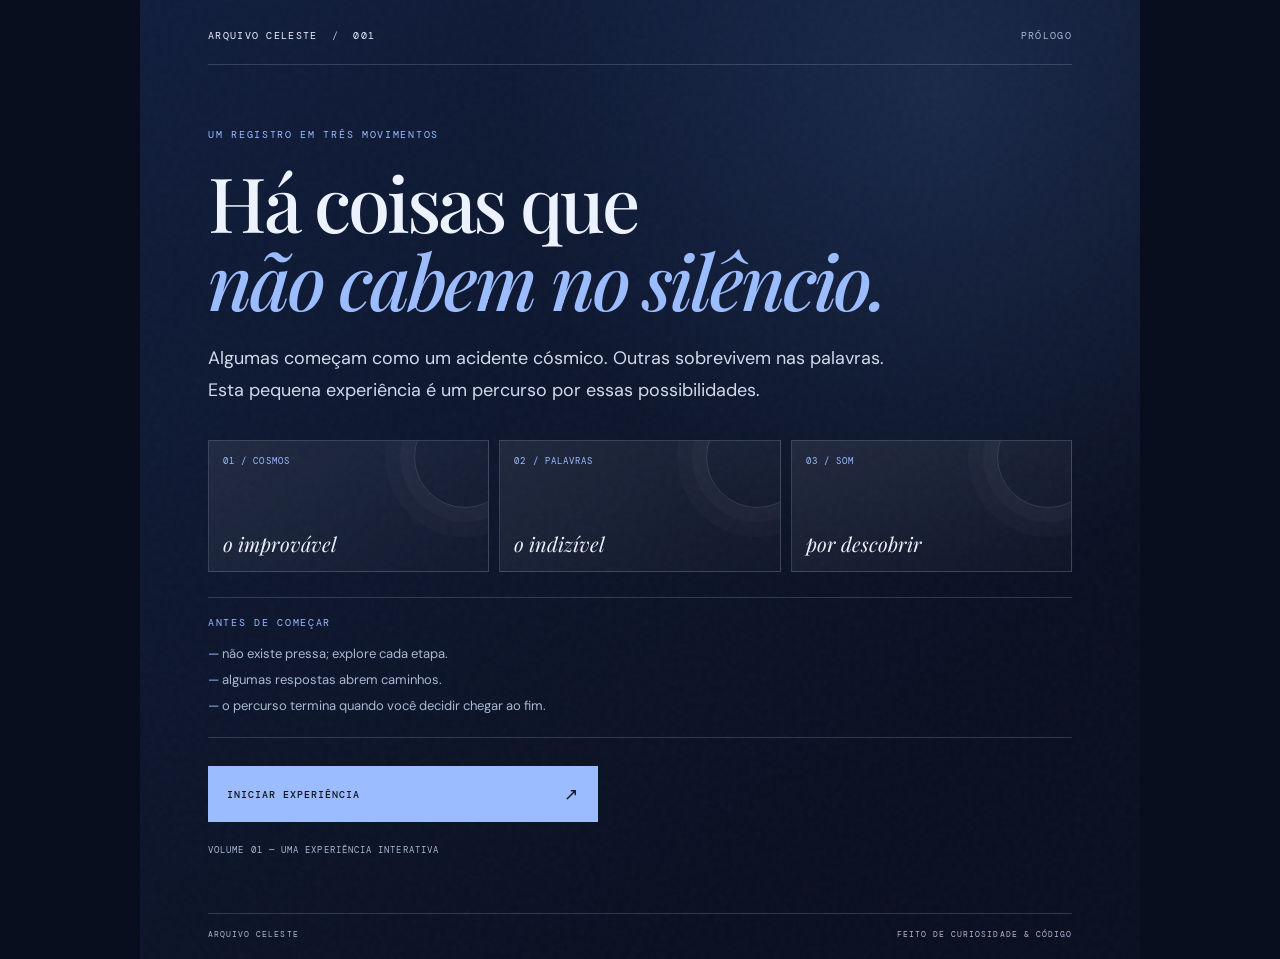
==== index.html @ 1c30205c "Add files via upload" ====
<!doctype html>
<html lang="pt-BR">
<head>
  <meta charset="utf-8">
  <meta name="viewport" content="width=device-width, initial-scale=1, viewport-fit=cover">
  <meta name="theme-color" content="#101d3c">
  <title>Arquivo Celeste — uma experiência interativa</title>
  <link rel="stylesheet" href="style.css">
</head>
<body>
  <main id="app" class="theme-blue">
    <div class="grain"></div>
    <header class="topbar">
      <span class="brand">ARQUIVO CELESTE <i> / </i> 001</span>
      <span id="chapter-indicator">PRÓLOGO</span>
    </header>

    <section id="screen-prologue" class="screen active">
      <div class="eyebrow">UM REGISTRO EM TRÊS MOVIMENTOS</div>
      <h1>Há coisas que<br><em>não cabem no silêncio.</em></h1>
      <p class="lead">Algumas começam como um acidente cósmico. Outras sobrevivem nas palavras. Esta pequena experiência é um percurso por essas possibilidades.</p>
      <div class="reference-strip">
        <div class="ref-card ref-one"><span>01 / COSMOS</span><b>o improvável</b></div>
        <div class="ref-card ref-two"><span>02 / PALAVRAS</span><b>o indizível</b></div>
        <div class="ref-card ref-three"><span>03 / SOM</span><b>por descobrir</b></div>
      </div>
      <div class="manifesto">
        <div class="eyebrow">ANTES DE COMEÇAR</div>
        <ul>
          <li>não existe pressa; explore cada etapa.</li>
          <li>algumas respostas abrem caminhos.</li>
          <li>o percurso termina quando você decidir chegar ao fim.</li>
        </ul>
      </div>
      <button class="primary" data-go="level1">INICIAR EXPERIÊNCIA <span>↗</span></button>
      <p class="micro">VOLUME 01 — UMA EXPERIÊNCIA INTERATIVA</p>
    </section>

    <section id="screen-level1" class="screen">
      <div class="section-heading">
        <div><div class="eyebrow">CAPÍTULO I / AZUL PROFUNDO</div><h2>Pequenos desastres<br><em>celestiais.</em></h2></div>
        <div class="level-mark">I</div>
      </div>
      <p class="body-copy">Os cupidos perderam a rota. Afaste-os antes que atravessem o campo. Toque neles para disparar — ou use o mouse. No computador, também pode usar a barra de espaço.</p>
      <div class="game-hud"><span>ALVOS <b id="score">0</b> / 12</span><span>VIDAS <b id="lives">3</b></span></div>
      <div id="game-wrap">
        <canvas id="game-canvas" width="720" height="440" aria-label="Jogo de disparar nos cupidos"></canvas>
        <div id="game-overlay" class="game-overlay">
          <b>PRONTO?</b><span>Toque em começar para defender o campo.</span>
          <button id="start-game" class="primary small">COMEÇAR</button>
        </div>
      </div>
      <div class="game-controls"><span>TOQUE NA ÁREA DE JOGO PARA DISPARAR</span><span>✦ ✦ ✦</span></div>
      <button id="retry-game" class="text-button hidden">↻ TENTAR NOVAMENTE</button>
    </section>

    <section id="screen-interlude1" class="screen">
      <div class="eyebrow">INTERLÚDIO I / MUDANÇA DE FREQUÊNCIA</div>
      <div class="interlude-art"><span>✳</span><span>✦</span><span>✧</span></div>
      <h2>Depois do ruído,<br><em>restam as palavras.</em></h2>
      <p class="lead">Nem tudo se resolve com precisão. Há perguntas que pedem outro tipo de mira: atenção, memória e um pouco de interpretação.</p>
      <blockquote>“A palavra é o meu domínio sobre o mundo.”<cite>— Clarice Lispector</cite></blockquote>
      <button class="primary" data-go="level2">ATRAVESSAR PARA O CAPÍTULO II <span>↗</span></button>
    </section>

    <section id="screen-level2" class="screen">
      <div class="section-heading">
        <div><div class="eyebrow">CAPÍTULO II / ROXO PROFUNDO</div><h2>O peso das<br><em>palavras.</em></h2></div>
        <div class="level-mark">II</div>
      </div>
      <p class="body-copy">Três pequenas etapas. Leia com atenção e escolha a alternativa que considerar correta. O resultado aparece ao final de cada fase.</p>
      <div class="quiz-top"><span id="phase-label">FASE 01 — AUTORIA</span><span id="question-count">01 / 03</span></div>
      <div class="progress"><div id="progress-fill"></div></div>
      <article class="question-card">
        <div class="eyebrow" id="question-kicker">IDENTIFIQUE A AUTORIA</div>
        <h3 id="question-text">“Liberdade é pouco. O que eu desejo ainda não tem nome.”</h3>
        <div id="answers" class="answers"></div>
        <p id="feedback" class="feedback" aria-live="polite"></p>
        <button id="next-question" class="primary small" disabled>CONFIRMAR RESPOSTA</button>
      </article>
      <p class="micro">RESPOSTAS CERTAS: <b id="quiz-score">0</b></p>
    </section>

    <section id="screen-interlude2" class="screen">
      <div class="eyebrow">INTERLÚDIO II / ÚLTIMA PASSAGEM</div>
      <div class="interlude-art red-art"><span>♫</span><span>✦</span><span>◌</span></div>
      <h2>Há coisas que<br><em>as palavras não alcançam.</em></h2>
      <p class="lead">Você atravessou imagens, desvios e frases. O próximo capítulo pertence a outro território — o som. Por enquanto, esta porta fica entreaberta.</p>
      <blockquote>FIM DO ESBOÇO DISPONÍVEL <cite>O capítulo musical ainda será definido.</cite></blockquote>
      <button class="primary" id="finish-preview">ENCERRAR PRÉVIA <span>↗</span></button>
      <button class="text-button" data-go="prologue">VOLTAR AO PRÓLOGO</button>
    </section>

    <section id="screen-ending" class="screen">
      <div class="eyebrow">REGISTRO CONCLUÍDO / 002</div>
      <h2>Até aqui,<br><em>o caminho foi seu.</em></h2>
      <p class="lead">Esta é apenas a primeira versão. As imagens, os textos e os desafios ainda podem ser trocados e personalizados.</p>
      <button class="primary" data-go="prologue">RECOMEÇAR <span>↻</span></button>
    </section>
    <footer><span>ARQUIVO CELESTE</span><span>FEITO DE CURIOSIDADE & CÓDIGO</span></footer>
  </main>
  <script src="game.js"></script>
</body>
</html>
---- style.css ----
@import url('https://fonts.googleapis.com/css2?family=DM+Mono:wght@400;500&family=DM+Sans:wght@400;500;600;700&family=Playfair+Display:ital,wght@0,500;0,600;1,500;1,600&display=swap');
:root{--bg:#101d3c;--panel:#17284b;--accent:#9bbcff;--line:rgba(210,225,255,.18);--text:#edf2ff;--muted:#aab8d2}
*{box-sizing:border-box}html{min-height:100%;background:#080e1d}body{margin:0;color:var(--text);font-family:'DM Sans',sans-serif;background:#080e1d;min-height:100vh}
#app{--bg:#101d3c;--panel:#17284b;--accent:#9bbcff;--line:rgba(210,225,255,.18);--text:#edf2ff;--muted:#aab8d2;position:relative;overflow:hidden;max-width:1000px;min-height:100vh;margin:auto;padding:24px clamp(20px,6vw,68px) 20px;background:radial-gradient(ellipse at 80% 10%,rgba(75,113,181,.2),transparent 38%),linear-gradient(145deg,var(--bg),#090f20 80%);display:flex;flex-direction:column}
#app.theme-purple{--bg:#291438;--panel:#38204a;--accent:#d8b5f5;--line:rgba(238,213,255,.18);--muted:#c5afd5;background:radial-gradient(ellipse at 80% 10%,rgba(153,90,184,.22),transparent 38%),linear-gradient(145deg,var(--bg),#120b1b 80%)}
#app.theme-red{--bg:#42131d;--panel:#54202a;--accent:#f1aeb7;--line:rgba(255,210,215,.18);--muted:#d7adb2;background:radial-gradient(ellipse at 80% 10%,rgba(177,65,82,.2),transparent 38%),linear-gradient(145deg,var(--bg),#1b0a10 80%)}
.grain{position:absolute;inset:0;pointer-events:none;opacity:.12;background-image:url("data:image/svg+xml,%3Csvg viewBox='0 0 180 180' xmlns='http://www.w3.org/2000/svg'%3E%3Cfilter id='n'%3E%3CfeTurbulence type='fractalNoise' baseFrequency='.9' numOctaves='3' stitchTiles='stitch'/%3E%3C/filter%3E%3Crect width='100%25' height='100%25' filter='url(%23n)' opacity='.25'/%3E%3C/svg%3E")}
.topbar,footer{position:relative;display:flex;justify-content:space-between;gap:12px;font:10px 'DM Mono',monospace;letter-spacing:.13em;color:var(--muted)}
.topbar{padding:5px 0 22px;border-bottom:1px solid var(--line)}.brand{color:var(--text)}.brand i{color:var(--accent);font-style:normal;padding:0 7px}
.screen{position:relative;display:none;flex:1;padding:clamp(35px,7vh,76px) 0 48px;animation:appear .45s ease}.screen.active{display:block}
@keyframes appear{from{opacity:0;transform:translateY(9px)}to{opacity:1;transform:none}}
.eyebrow{font:10px 'DM Mono',monospace;letter-spacing:.17em;color:var(--accent);text-transform:uppercase}
h1,h2{font:500 clamp(42px,8vw,76px)/1.03 'Playfair Display',serif;letter-spacing:-.04em;margin:22px 0}h1 em,h2 em{font-weight:500;color:var(--accent)}
.lead{font-size:clamp(15px,2vw,18px);line-height:1.8;color:#d1daeb;max-width:680px}
.reference-strip{display:grid;grid-template-columns:repeat(3,1fr);gap:10px;margin:34px 0 22px}
.ref-card{min-height:132px;border:1px solid var(--line);padding:14px;display:flex;flex-direction:column;justify-content:space-between;background:linear-gradient(145deg,rgba(255,255,255,.08),rgba(255,255,255,.015));position:relative;overflow:hidden}
.ref-card:after{content:"";position:absolute;width:100px;height:100px;border:1px solid rgba(255,255,255,.13);border-radius:50%;right:-28px;top:-35px;box-shadow:0 0 0 14px rgba(255,255,255,.025),0 0 0 29px rgba(255,255,255,.02)}
.ref-card span{font:9px 'DM Mono',monospace;letter-spacing:.12em;color:var(--accent)}.ref-card b{font:italic 20px 'Playfair Display',serif}
.manifesto{border-top:1px solid var(--line);border-bottom:1px solid var(--line);padding:18px 0;margin:25px 0 28px}.manifesto ul{list-style:none;padding:0;margin:12px 0 0;color:var(--muted);font-size:13px;line-height:2}.manifesto li:before{content:"— ";color:var(--accent)}
button{font-family:'DM Mono',monospace;cursor:pointer}.primary{display:flex;align-items:center;justify-content:space-between;gap:24px;max-width:390px;width:100%;padding:17px 19px;background:var(--accent);border:0;color:#101323;font-size:10px;letter-spacing:.1em;font-weight:500;transition:transform .2s,filter .2s}.primary:hover{transform:translateY(-2px);filter:brightness(1.08)}.primary:disabled{opacity:.4;cursor:not-allowed;transform:none}.primary span{font-size:17px}.primary.small{max-width:100%;padding:13px 16px}.micro{font:9px 'DM Mono',monospace;letter-spacing:.12em;color:var(--muted);margin-top:22px}
.section-heading{display:flex;justify-content:space-between;align-items:center;gap:15px}.section-heading h2{font-size:clamp(39px,7vw,65px)}.level-mark{font:italic clamp(65px,12vw,110px) 'Playfair Display',serif;color:rgba(255,255,255,.13)}
.body-copy{max-width:680px;color:#c4cee0;line-height:1.7;font-size:14px;margin:8px 0 24px}
.game-hud,.quiz-top{display:flex;justify-content:space-between;font:10px 'DM Mono',monospace;letter-spacing:.12em;color:var(--muted);margin:12px 0}.game-hud b{color:var(--text);font-size:14px;margin-left:6px}
#game-wrap{position:relative;border:1px solid var(--line);background:#070d1b;overflow:hidden}#game-canvas{display:block;width:100%;height:auto;touch-action:manipulation}
.game-overlay{position:absolute;inset:0;display:flex;flex-direction:column;align-items:center;justify-content:center;text-align:center;gap:12px;background:rgba(5,10,23,.76);padding:20px}.game-overlay b{font:26px 'Playfair Display',serif}.game-overlay span{font-size:12px;color:var(--muted)}
.game-overlay.hidden{display:none}.game-controls{display:flex;justify-content:space-between;font:9px 'DM Mono',monospace;letter-spacing:.1em;color:var(--muted);margin-top:11px}.text-button{background:none;border:0;color:var(--accent);font:10px 'DM Mono',monospace;letter-spacing:.1em;padding:16px 0}.hidden{display:none!important}
.interlude-art{height:150px;position:relative;margin:25px 0 5px;display:flex;align-items:center;justify-content:center;color:var(--accent);font-size:38px}.interlude-art span{position:absolute}.interlude-art span:nth-child(1){font-size:95px;opacity:.18}.interlude-art span:nth-child(2){transform:translate(80px,-22px)}.interlude-art span:nth-child(3){transform:translate(-90px,32px);font-size:24px}
blockquote{margin:30px 0;padding:20px 22px;border-left:2px solid var(--accent);background:rgba(255,255,255,.035);font:italic 19px/1.5 'Playfair Display',serif;color:var(--text);max-width:650px}blockquote cite{display:block;margin-top:12px;font:9px 'DM Mono',monospace;letter-spacing:.12em;color:var(--muted);font-style:normal}
.progress{height:3px;background:var(--line);margin-bottom:22px}.progress div{height:100%;width:33.333%;background:var(--accent);transition:width .3s}
.question-card{border:1px solid var(--line);background:linear-gradient(145deg,rgba(255,255,255,.06),rgba(255,255,255,.015));padding:clamp(20px,4vw,34px);max-width:720px}.question-card h3{font:500 clamp(23px,4vw,34px)/1.35 'Playfair Display',serif;margin:18px 0 24px}
.answers{display:grid;gap:9px}.answer{width:100%;text-align:left;background:rgba(255,255,255,.045);border:1px solid var(--line);color:var(--text);padding:13px 15px;font:12px 'DM Sans',sans-serif;transition:.2s}.answer:hover,.answer.selected{border-color:var(--accent);background:rgba(255,255,255,.1)}.answer.correct{border-color:#8dd7b1;background:rgba(100,190,140,.13)}.answer.wrong{border-color:#e58c96;background:rgba(190,80,95,.13)}.feedback{font-size:12px;min-height:18px;color:var(--accent);line-height:1.5;margin:15px 0}
footer{border-top:1px solid var(--line);padding-top:15px;margin-top:auto;font-size:8px}
@media(max-width:520px){#app{padding:19px 19px 16px}.screen{padding-top:42px}.reference-strip{gap:7px}.ref-card{min-height:105px;padding:10px}.ref-card b{font-size:16px}.ref-card span{font-size:8px}.lead{line-height:1.65}.game-controls{font-size:8px}.topbar{font-size:9px}}
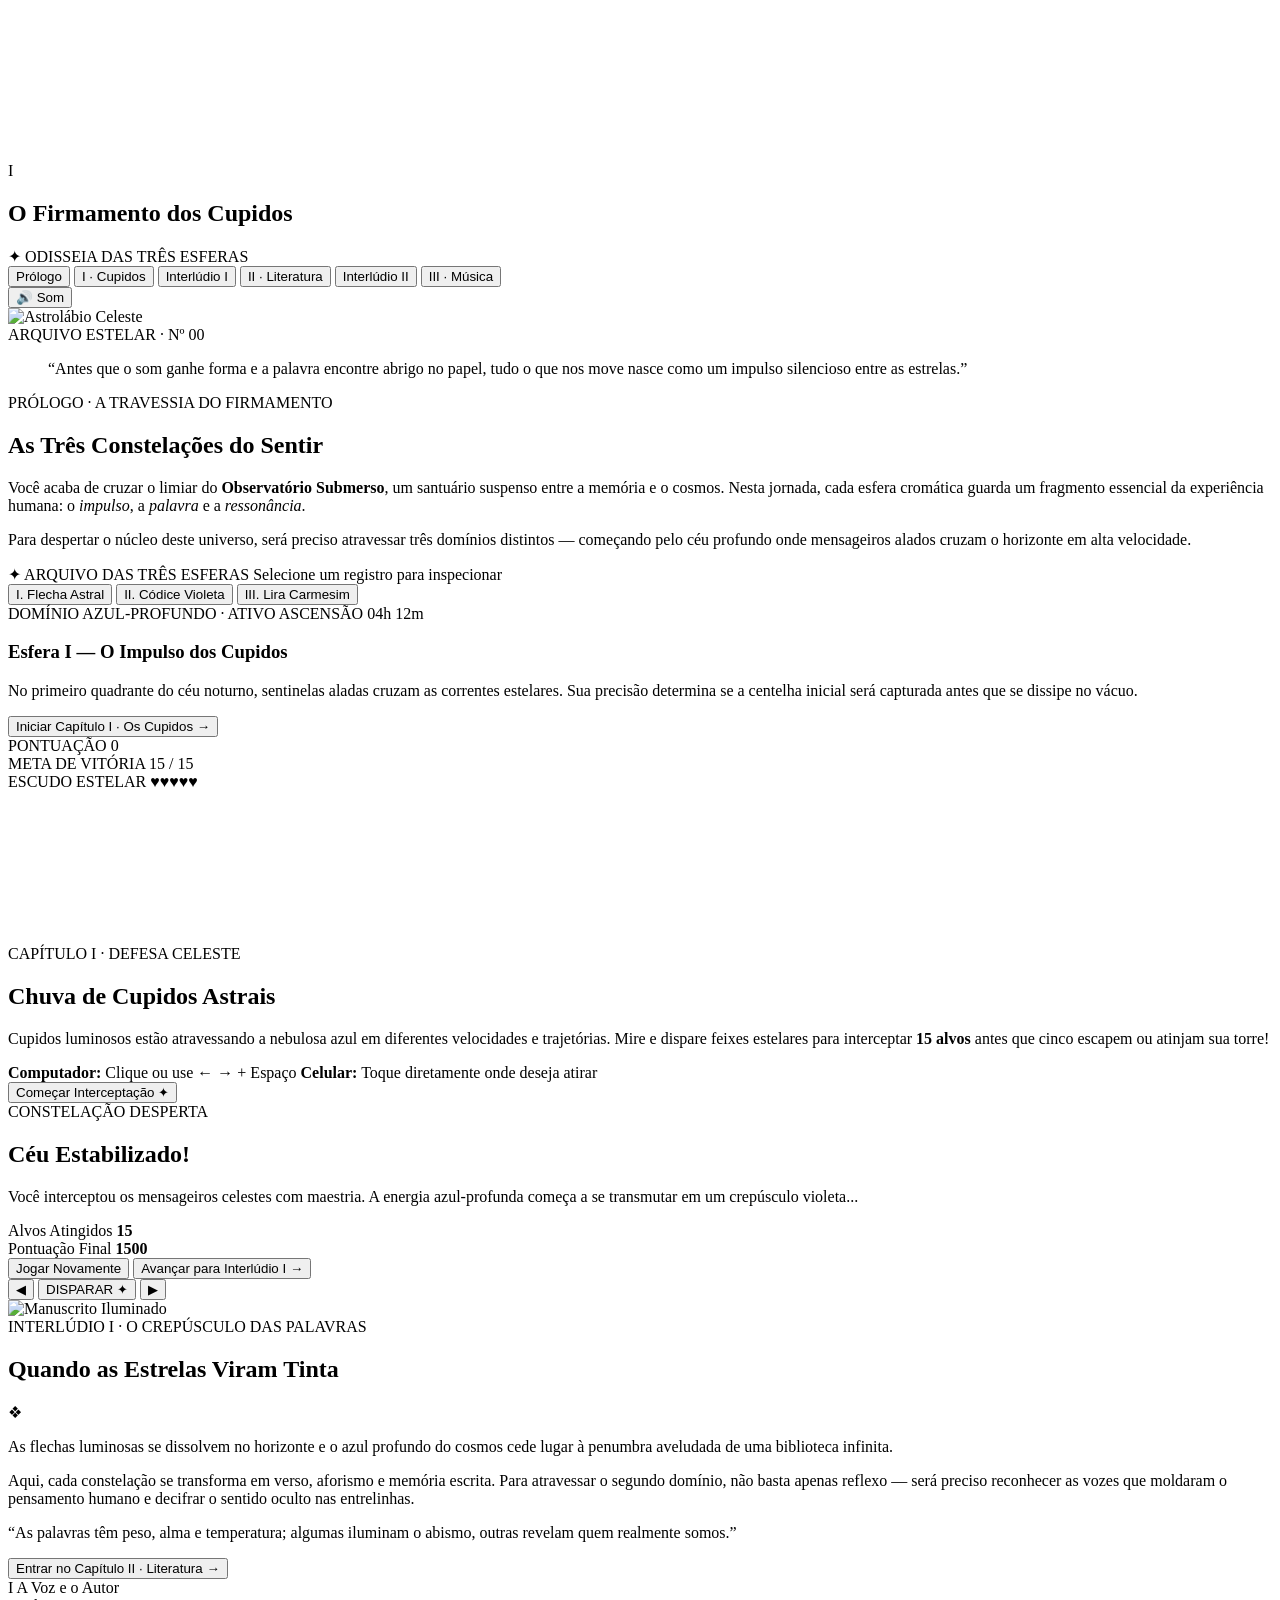
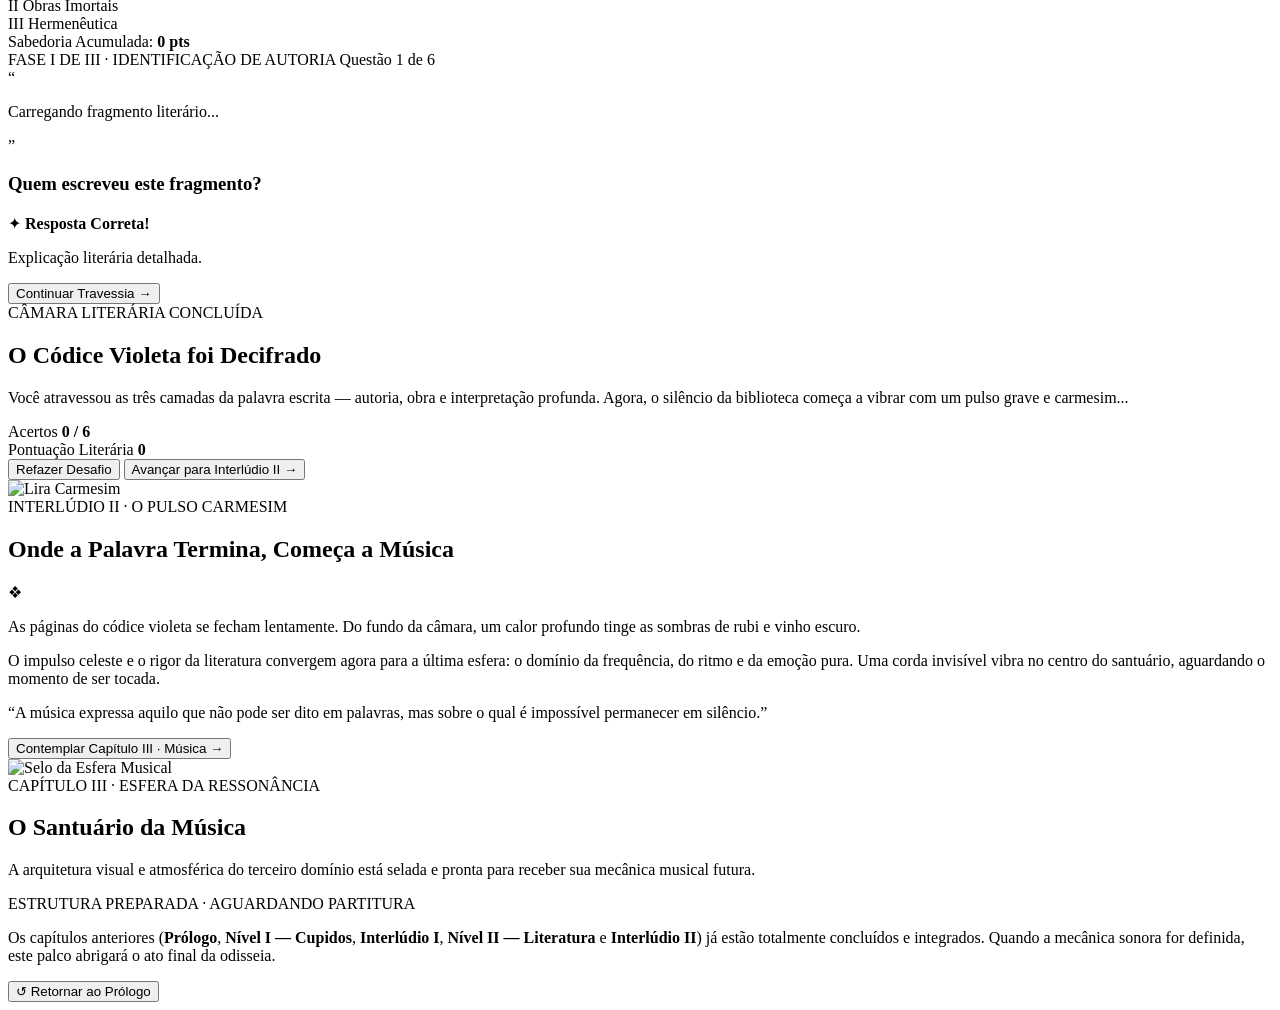
==== commit 2bcb95ba: "Add files via upload" ====
--- a/index.html
+++ b/index.html
@@ -1,104 +1,402 @@
-<!doctype html>
+<!DOCTYPE html>
 <html lang="pt-BR">
 <head>
-  <meta charset="utf-8">
-  <meta name="viewport" content="width=device-width, initial-scale=1, viewport-fit=cover">
-  <meta name="theme-color" content="#101d3c">
-  <title>Arquivo Celeste — uma experiência interativa</title>
-  <link rel="stylesheet" href="style.css">
+  <meta charset="UTF-8" />
+  <meta name="viewport" content="width=device-width, initial-scale=1.0, maximum-scale=1.0, user-scalable=no" />
+  <title>Odisseia das Três Esferas — Experiência Narrativa Interativa</title>
+  <link rel="preconnect" href="https://fonts.googleapis.com">
+  <link rel="preconnect" href="https://fonts.gstatic.com" crossorigin>
+  <link href="https://fonts.googleapis.com/css2?family=Cinzel:wght@500;700;900&family=Cormorant+Garamond:ital,wght@0,400;0,600;1,400;1,600&family=Plus+Jakarta+Sans:wght@300;400;500;600;700&display=swap" rel="stylesheet">
+  <link rel="stylesheet" href="css/style.css" />
 </head>
-<body>
-  <main id="app" class="theme-blue">
-    <div class="grain"></div>
-    <header class="topbar">
-      <span class="brand">ARQUIVO CELESTE <i> / </i> 001</span>
-      <span id="chapter-indicator">PRÓLOGO</span>
-    </header>
-
-    <section id="screen-prologue" class="screen active">
-      <div class="eyebrow">UM REGISTRO EM TRÊS MOVIMENTOS</div>
-      <h1>Há coisas que<br><em>não cabem no silêncio.</em></h1>
-      <p class="lead">Algumas começam como um acidente cósmico. Outras sobrevivem nas palavras. Esta pequena experiência é um percurso por essas possibilidades.</p>
-      <div class="reference-strip">
-        <div class="ref-card ref-one"><span>01 / COSMOS</span><b>o improvável</b></div>
-        <div class="ref-card ref-two"><span>02 / PALAVRAS</span><b>o indizível</b></div>
-        <div class="ref-card ref-three"><span>03 / SOM</span><b>por descobrir</b></div>
-      </div>
-      <div class="manifesto">
-        <div class="eyebrow">ANTES DE COMEÇAR</div>
-        <ul>
-          <li>não existe pressa; explore cada etapa.</li>
-          <li>algumas respostas abrem caminhos.</li>
-          <li>o percurso termina quando você decidir chegar ao fim.</li>
-        </ul>
-      </div>
-      <button class="primary" data-go="level1">INICIAR EXPERIÊNCIA <span>↗</span></button>
-      <p class="micro">VOLUME 01 — UMA EXPERIÊNCIA INTERATIVA</p>
-    </section>
-
-    <section id="screen-level1" class="screen">
-      <div class="section-heading">
-        <div><div class="eyebrow">CAPÍTULO I / AZUL PROFUNDO</div><h2>Pequenos desastres<br><em>celestiais.</em></h2></div>
-        <div class="level-mark">I</div>
-      </div>
-      <p class="body-copy">Os cupidos perderam a rota. Afaste-os antes que atravessem o campo. Toque neles para disparar — ou use o mouse. No computador, também pode usar a barra de espaço.</p>
-      <div class="game-hud"><span>ALVOS <b id="score">0</b> / 12</span><span>VIDAS <b id="lives">3</b></span></div>
-      <div id="game-wrap">
-        <canvas id="game-canvas" width="720" height="440" aria-label="Jogo de disparar nos cupidos"></canvas>
-        <div id="game-overlay" class="game-overlay">
-          <b>PRONTO?</b><span>Toque em começar para defender o campo.</span>
-          <button id="start-game" class="primary small">COMEÇAR</button>
-        </div>
-      </div>
-      <div class="game-controls"><span>TOQUE NA ÁREA DE JOGO PARA DISPARAR</span><span>✦ ✦ ✦</span></div>
-      <button id="retry-game" class="text-button hidden">↻ TENTAR NOVAMENTE</button>
-    </section>
-
-    <section id="screen-interlude1" class="screen">
-      <div class="eyebrow">INTERLÚDIO I / MUDANÇA DE FREQUÊNCIA</div>
-      <div class="interlude-art"><span>✳</span><span>✦</span><span>✧</span></div>
-      <h2>Depois do ruído,<br><em>restam as palavras.</em></h2>
-      <p class="lead">Nem tudo se resolve com precisão. Há perguntas que pedem outro tipo de mira: atenção, memória e um pouco de interpretação.</p>
-      <blockquote>“A palavra é o meu domínio sobre o mundo.”<cite>— Clarice Lispector</cite></blockquote>
-      <button class="primary" data-go="level2">ATRAVESSAR PARA O CAPÍTULO II <span>↗</span></button>
-    </section>
-
-    <section id="screen-level2" class="screen">
-      <div class="section-heading">
-        <div><div class="eyebrow">CAPÍTULO II / ROXO PROFUNDO</div><h2>O peso das<br><em>palavras.</em></h2></div>
-        <div class="level-mark">II</div>
-      </div>
-      <p class="body-copy">Três pequenas etapas. Leia com atenção e escolha a alternativa que considerar correta. O resultado aparece ao final de cada fase.</p>
-      <div class="quiz-top"><span id="phase-label">FASE 01 — AUTORIA</span><span id="question-count">01 / 03</span></div>
-      <div class="progress"><div id="progress-fill"></div></div>
-      <article class="question-card">
-        <div class="eyebrow" id="question-kicker">IDENTIFIQUE A AUTORIA</div>
-        <h3 id="question-text">“Liberdade é pouco. O que eu desejo ainda não tem nome.”</h3>
-        <div id="answers" class="answers"></div>
-        <p id="feedback" class="feedback" aria-live="polite"></p>
-        <button id="next-question" class="primary small" disabled>CONFIRMAR RESPOSTA</button>
-      </article>
-      <p class="micro">RESPOSTAS CERTAS: <b id="quiz-score">0</b></p>
-    </section>
-
-    <section id="screen-interlude2" class="screen">
-      <div class="eyebrow">INTERLÚDIO II / ÚLTIMA PASSAGEM</div>
-      <div class="interlude-art red-art"><span>♫</span><span>✦</span><span>◌</span></div>
-      <h2>Há coisas que<br><em>as palavras não alcançam.</em></h2>
-      <p class="lead">Você atravessou imagens, desvios e frases. O próximo capítulo pertence a outro território — o som. Por enquanto, esta porta fica entreaberta.</p>
-      <blockquote>FIM DO ESBOÇO DISPONÍVEL <cite>O capítulo musical ainda será definido.</cite></blockquote>
-      <button class="primary" id="finish-preview">ENCERRAR PRÉVIA <span>↗</span></button>
-      <button class="text-button" data-go="prologue">VOLTAR AO PRÓLOGO</button>
-    </section>
-
-    <section id="screen-ending" class="screen">
-      <div class="eyebrow">REGISTRO CONCLUÍDO / 002</div>
-      <h2>Até aqui,<br><em>o caminho foi seu.</em></h2>
-      <p class="lead">Esta é apenas a primeira versão. As imagens, os textos e os desafios ainda podem ser trocados e personalizados.</p>
-      <button class="primary" data-go="prologue">RECOMEÇAR <span>↻</span></button>
-    </section>
-    <footer><span>ARQUIVO CELESTE</span><span>FEITO DE CURIOSIDADE & CÓDIGO</span></footer>
+<body class="theme-blue">
+  <!-- Fundo Cósmico & Partículas Ambientais -->
+  <canvas id="ambient-canvas" aria-hidden="true"></canvas>
+  <div class="vignette-overlay" aria-hidden="true"></div>
+
+  <!-- Cortina de Transição Cinematográfica entre Capítulos -->
+  <div id="chapter-transition" class="chapter-transition" aria-hidden="true">
+    <div class="transition-inner">
+      <span id="transition-roman" class="transition-roman">I</span>
+      <h2 id="transition-title" class="transition-title">O Firmamento dos Cupidos</h2>
+      <div class="transition-line"></div>
+    </div>
+  </div>
+
+  <!-- Barra Superior Discreta de Navegação / Progresso & Som -->
+  <header class="top-hud">
+    <div class="hud-brand">
+      <span class="hud-sigil">✦</span>
+      <span class="hud-name">ODISSEIA DAS TRÊS ESFERAS</span>
+    </div>
+
+    <nav class="chapter-stepper" aria-label="Progresso dos Capítulos">
+      <button class="step-pill active" data-target="screen-prologue" title="Prólogo">Prólogo</button>
+      <span class="step-connector"></span>
+      <button class="step-pill" data-target="screen-level1" title="Nível I: Cupidos">I · Cupidos</button>
+      <span class="step-connector"></span>
+      <button class="step-pill" data-target="screen-interlude1" title="Interlúdio I">Interlúdio I</button>
+      <span class="step-connector"></span>
+      <button class="step-pill" data-target="screen-level2" title="Nível II: Literatura">II · Literatura</button>
+      <span class="step-connector"></span>
+      <button class="step-pill" data-target="screen-interlude2" title="Interlúdio II">Interlúdio II</button>
+      <span class="step-connector"></span>
+      <button class="step-pill" data-target="screen-level3" title="Nível III: Música">III · Música</button>
+    </nav>
+
+    <button id="btn-audio-toggle" class="audio-toggle" aria-label="Alternar efeitos sonoros" title="Ativar/Desativar Som">
+      <span id="audio-icon">🔊</span>
+      <span class="audio-label">Som</span>
+    </button>
+  </header>
+
+  <main id="app-container">
+
+    <!-- =========================================================
+         0. PRÓLOGO — APRESENTAÇÃO INICIAL (AZUL-ESCURO CÓSMICO)
+         ========================================================= -->
+    <section id="screen-prologue" class="screen active" data-theme="theme-blue">
+      <div class="prologue-layout">
+        <!-- Coluna Visual & Astrolábio -->
+        <div class="prologue-visual-col">
+          <div class="astrolabe-frame">
+            <div class="orbit-ring ring-outer"></div>
+            <div class="orbit-ring ring-inner"></div>
+            <img src="assets/images/astrolabe.svg" alt="Astrolábio Celeste" class="astrolabe-art" />
+            <div class="celestial-badge">ARQUIVO ESTELAR · Nº 00</div>
+          </div>
+
+          <blockquote class="prologue-epigraph">
+            “Antes que o som ganhe forma e a palavra encontre abrigo no papel, tudo o que nos move nasce como um impulso silencioso entre as estrelas.”
+          </blockquote>
+        </div>
+
+        <!-- Coluna Narrativa & Arquivo de Relíquias -->
+        <div class="prologue-content-col">
+          <div class="chapter-kicker">PRÓLOGO · A TRAVESSIA DO FIRMAMENTO</div>
+          <h1 class="hero-title">As Três Constelações do Sentir</h1>
+
+          <div class="narrative-scroll">
+            <p>
+              Você acaba de cruzar o limiar do <strong>Observatório Submerso</strong>, um santuário suspenso entre a memória e o cosmos. Nesta jornada, cada esfera cromática guarda um fragmento essencial da experiência humana: o <em>impulso</em>, a <em>palavra</em> e a <em>ressonância</em>.
+            </p>
+            <p>
+              Para despertar o núcleo deste universo, será preciso atravessar três domínios distintos — começando pelo céu profundo onde mensageiros alados cruzam o horizonte em alta velocidade.
+            </p>
+          </div>
+
+          <!-- Arquivo / Coleção de Elementos Desbloqueáveis -->
+          <div class="relic-archive">
+            <div class="archive-header">
+              <span class="archive-title">✦ ARQUIVO DAS TRÊS ESFERAS</span>
+              <span class="archive-subtitle">Selecione um registro para inspecionar</span>
+            </div>
+
+            <div class="relic-tabs" role="tablist">
+              <button class="relic-tab active" data-relic="0">I. Flecha Astral</button>
+              <button class="relic-tab" data-relic="1">II. Códice Violeta</button>
+              <button class="relic-tab" data-relic="2">III. Lira Carmesim</button>
+            </div>
+
+            <div id="relic-display" class="relic-detail-box">
+              <div class="relic-meta">
+                <span id="relic-tag" class="relic-tag">DOMÍNIO AZUL-PROFUNDO · ATIVO</span>
+                <span id="relic-coords" class="relic-coords">ASCENSÃO 04h 12m</span>
+              </div>
+              <h3 id="relic-name" class="relic-name">Esfera I — O Impulso dos Cupidos</h3>
+              <p id="relic-desc" class="relic-desc">
+                No primeiro quadrante do céu noturno, sentinelas aladas cruzam as correntes estelares. Sua precisão determina se a centelha inicial será capturada antes que se dissipe no vácuo.
+              </p>
+            </div>
+          </div>
+
+          <div class="cta-row">
+            <button id="btn-start-level1" class="btn-primary btn-blue">
+              <span>Iniciar Capítulo I · Os Cupidos</span>
+              <span class="btn-arrow">→</span>
+            </button>
+          </div>
+        </div>
+      </div>
+    </section>
+
+    <!-- =========================================================
+         1. NÍVEL I — CUPIDOS (ARCADE DEFESA ESTELAR - AZUL-ESCURO)
+         ========================================================= -->
+    <section id="screen-level1" class="screen" data-theme="theme-blue">
+      <div class="arcade-wrapper">
+        <!-- Painel Superior do Jogo -->
+        <div class="arcade-topbar">
+          <div class="arcade-stat">
+            <span class="stat-label">PONTUAÇÃO</span>
+            <span id="l1-score" class="stat-value">0</span>
+          </div>
+          <div class="arcade-stat">
+            <span class="stat-label">META DE VITÓRIA</span>
+            <span id="l1-target" class="stat-value">15 / 15</span>
+          </div>
+          <div class="arcade-stat">
+            <span class="stat-label">ESCUDO ESTELAR</span>
+            <span id="l1-lives" class="stat-value hearts">♥♥♥♥♥</span>
+          </div>
+        </div>
+
+        <!-- Arena Canvas Interativa -->
+        <div class="canvas-stage" id="l1-stage">
+          <canvas id="cupid-canvas"></canvas>
+
+          <!-- Overlay de Início do Nível I -->
+          <div id="l1-start-overlay" class="game-overlay active">
+            <div class="overlay-card blue-card">
+              <span class="overlay-badge">CAPÍTULO I · DEFESA CELESTE</span>
+              <h2>Chuva de Cupidos Astrais</h2>
+              <p>
+                Cupidos luminosos estão atravessando a nebulosa azul em diferentes velocidades e trajetórias. Mire e dispare feixes estelares para interceptar <strong>15 alvos</strong> antes que cinco escapem ou atinjam sua torre!
+              </p>
+              <div class="controls-hint">
+                <span><strong>Computador:</strong> Clique ou use ← → + Espaço</span>
+                <span><strong>Celular:</strong> Toque diretamente onde deseja atirar</span>
+              </div>
+              <button id="btn-l1-play" class="btn-primary btn-blue">
+                <span>Começar Interceptação</span>
+                <span class="btn-arrow">✦</span>
+              </button>
+            </div>
+          </div>
+
+          <!-- Overlay de Vitória / Derrota do Nível I -->
+          <div id="l1-end-overlay" class="game-overlay">
+            <div class="overlay-card blue-card">
+              <span id="l1-end-badge" class="overlay-badge">CONSTELAÇÃO DESPERTA</span>
+              <h2 id="l1-end-title">Céu Estabilizado!</h2>
+              <p id="l1-end-desc">
+                Você interceptou os mensageiros celestes com maestria. A energia azul-profunda começa a se transmutar em um crepúsculo violeta...
+              </p>
+              <div class="final-metrics">
+                <div class="metric-box">
+                  <span>Alvos Atingidos</span>
+                  <strong id="l1-final-hits">15</strong>
+                </div>
+                <div class="metric-box">
+                  <span>Pontuação Final</span>
+                  <strong id="l1-final-score">1500</strong>
+                </div>
+              </div>
+              <div class="overlay-actions">
+                <button id="btn-l1-retry" class="btn-secondary">Jogar Novamente</button>
+                <button id="btn-l1-next" class="btn-primary btn-blue">
+                  <span>Avançar para Interlúdio I</span>
+                  <span class="btn-arrow">→</span>
+                </button>
+              </div>
+            </div>
+          </div>
+        </div>
+
+        <!-- Controles Táteis Auxiliares para Mobile/Teclado -->
+        <div class="mobile-controls-bar">
+          <button id="btn-touch-left" class="touch-pad-btn" aria-label="Girar à esquerda">◀</button>
+          <button id="btn-touch-fire" class="touch-pad-btn fire-btn" aria-label="Disparar">DISPARAR ✦</button>
+          <button id="btn-touch-right" class="touch-pad-btn" aria-label="Girar à direita">▶</button>
+        </div>
+      </div>
+    </section>
+
+    <!-- =========================================================
+         2. INTERLÚDIO I — TRANSIÇÃO PARA O ROXO-ESCURO
+         ========================================================= -->
+    <section id="screen-interlude1" class="screen" data-theme="theme-purple">
+      <div class="interlude-container purple-atmosphere">
+        <div class="interlude-ornament">
+          <img src="assets/images/manuscript.svg" alt="Manuscrito Iluminado" class="interlude-art floating-slow" />
+        </div>
+
+        <div class="interlude-text-block">
+          <span class="chapter-kicker purple-kicker">INTERLÚDIO I · O CREPÚSCULO DAS PALAVRAS</span>
+          <h2 class="interlude-title">Quando as Estrelas Viram Tinta</h2>
+          <div class="divider-flourish purple-flourish"><span>❖</span></div>
+          <p class="interlude-lead">
+            As flechas luminosas se dissolvem no horizonte e o azul profundo do cosmos cede lugar à penumbra aveludada de uma biblioteca infinita.
+          </p>
+          <p class="interlude-body">
+            Aqui, cada constelação se transforma em verso, aforismo e memória escrita. Para atravessar o segundo domínio, não basta apenas reflexo — será preciso reconhecer as vozes que moldaram o pensamento humano e decifrar o sentido oculto nas entrelinhas.
+          </p>
+
+          <div class="interlude-quote-card">
+            <p>“As palavras têm peso, alma e temperatura; algumas iluminam o abismo, outras revelam quem realmente somos.”</p>
+          </div>
+
+          <button id="btn-start-level2" class="btn-primary btn-purple">
+            <span>Entrar no Capítulo II · Literatura</span>
+            <span class="btn-arrow">→</span>
+          </button>
+        </div>
+      </div>
+    </section>
+
+    <!-- =========================================================
+         3. NÍVEL II — LITERATURA (3 FASES INTERATIVAS - ROXO-ESCURO)
+         ========================================================= -->
+    <section id="screen-level2" class="screen" data-theme="theme-purple">
+      <div class="lit-container">
+        <!-- Cabeçalho de Progresso das 3 Fases Literárias -->
+        <div class="lit-header">
+          <div class="lit-phase-tracker">
+            <div class="phase-node active" id="phase-node-1">
+              <span class="phase-num">I</span>
+              <span class="phase-label">A Voz e o Autor</span>
+            </div>
+            <div class="phase-line"></div>
+            <div class="phase-node" id="phase-node-2">
+              <span class="phase-num">II</span>
+              <span class="phase-label">Obras Imortais</span>
+            </div>
+            <div class="phase-line"></div>
+            <div class="phase-node" id="phase-node-3">
+              <span class="phase-num">III</span>
+              <span class="phase-label">Hermenêutica</span>
+            </div>
+          </div>
+
+          <div class="lit-score-pill">
+            <span>Sabedoria Acumulada:</span>
+            <strong id="l2-score">0 pts</strong>
+          </div>
+        </div>
+
+        <!-- Palco do Desafio Literário -->
+        <div id="lit-stage-card" class="lit-card">
+          <div class="lit-card-top">
+            <span id="lit-phase-badge" class="lit-badge">FASE I DE III · IDENTIFICAÇÃO DE AUTORIA</span>
+            <span id="lit-question-counter" class="lit-counter">Questão 1 de 6</span>
+          </div>
+
+          <div class="manuscript-excerpt">
+            <span class="quote-mark open">“</span>
+            <p id="lit-excerpt-text">Carregando fragmento literário...</p>
+            <span class="quote-mark close">”</span>
+          </div>
+
+          <h3 id="lit-prompt-text" class="lit-prompt">Quem escreveu este fragmento?</h3>
+
+          <div id="lit-options-grid" class="lit-options-grid">
+            <!-- Alternativas geradas dinamicamente via JS -->
+          </div>
+
+          <!-- Painel de Feedback Imediato -->
+          <div id="lit-feedback-box" class="lit-feedback hidden">
+            <div class="feedback-header">
+              <span id="lit-feedback-icon">✦</span>
+              <strong id="lit-feedback-title">Resposta Correta!</strong>
+            </div>
+            <p id="lit-feedback-text">Explicação literária detalhada.</p>
+            <button id="btn-lit-next" class="btn-primary btn-purple">
+              <span>Continuar Travessia</span>
+              <span class="btn-arrow">→</span>
+            </button>
+          </div>
+        </div>
+
+        <!-- Tela de Conclusão do Nível II -->
+        <div id="lit-complete-card" class="lit-card lit-complete hidden">
+          <span class="lit-badge">CÂMARA LITERÁRIA CONCLUÍDA</span>
+          <h2>O Códice Violeta foi Decifrado</h2>
+          <p id="lit-final-summary">
+            Você atravessou as três camadas da palavra escrita — autoria, obra e interpretação profunda. Agora, o silêncio da biblioteca começa a vibrar com um pulso grave e carmesim...
+          </p>
+          <div class="final-metrics purple-metrics">
+            <div class="metric-box">
+              <span>Acertos</span>
+              <strong id="l2-final-hits">0 / 6</strong>
+            </div>
+            <div class="metric-box">
+              <span>Pontuação Literária</span>
+              <strong id="l2-final-score">0</strong>
+            </div>
+          </div>
+          <div class="overlay-actions">
+            <button id="btn-l2-retry" class="btn-secondary">Refazer Desafio</button>
+            <button id="btn-l2-next" class="btn-primary btn-purple">
+              <span>Avançar para Interlúdio II</span>
+              <span class="btn-arrow">→</span>
+            </button>
+          </div>
+        </div>
+      </div>
+    </section>
+
+    <!-- =========================================================
+         4. INTERLÚDIO II — TRANSIÇÃO PARA O VERMELHO-ESCURO
+         ========================================================= -->
+    <section id="screen-interlude2" class="screen" data-theme="theme-crimson">
+      <div class="interlude-container crimson-atmosphere">
+        <div class="interlude-ornament">
+          <img src="assets/images/crimson-lyre.svg" alt="Lira Carmesim" class="interlude-art pulse-slow" />
+        </div>
+
+        <div class="interlude-text-block">
+          <span class="chapter-kicker crimson-kicker">INTERLÚDIO II · O PULSO CARMESIM</span>
+          <h2 class="interlude-title">Onde a Palavra Termina, Começa a Música</h2>
+          <div class="divider-flourish crimson-flourish"><span>❖</span></div>
+          <p class="interlude-lead">
+            As páginas do códice violeta se fecham lentamente. Do fundo da câmara, um calor profundo tinge as sombras de rubi e vinho escuro.
+          </p>
+          <p class="interlude-body">
+            O impulso celeste e o rigor da literatura convergem agora para a última esfera: o domínio da frequência, do ritmo e da emoção pura. Uma corda invisível vibra no centro do santuário, aguardando o momento de ser tocada.
+          </p>
+
+          <div class="interlude-quote-card crimson-quote">
+            <p>“A música expressa aquilo que não pode ser dito em palavras, mas sobre o qual é impossível permanecer em silêncio.”</p>
+          </div>
+
+          <button id="btn-start-level3" class="btn-primary btn-crimson">
+            <span>Contemplar Capítulo III · Música</span>
+            <span class="btn-arrow">→</span>
+          </button>
+        </div>
+      </div>
+    </section>
+
+    <!-- =========================================================
+         5. NÍVEL III — MÚSICA (ESTRUTURA PREPARADA / EM CONSTRUÇÃO)
+         ========================================================= -->
+    <section id="screen-level3" class="screen" data-theme="theme-crimson">
+      <div class="sanctuary-l3-container">
+        <div class="sanctuary-seal">
+          <div class="seal-ring r1"></div>
+          <div class="seal-ring r2"></div>
+          <img src="assets/images/crimson-lyre.svg" alt="Selo da Esfera Musical" class="seal-icon" />
+        </div>
+
+        <span class="chapter-kicker crimson-kicker">CAPÍTULO III · ESFERA DA RESSONÂNCIA</span>
+        <h2 class="sanctuary-title">O Santuário da Música</h2>
+        <p class="sanctuary-subtitle">
+          A arquitetura visual e atmosférica do terceiro domínio está selada e pronta para receber sua mecânica musical futura.
+        </p>
+
+        <div class="sanctuary-status-box">
+          <div class="status-indicator">
+            <span class="status-dot"></span>
+            <span>ESTRUTURA PREPARADA · AGUARDANDO PARTITURA</span>
+          </div>
+          <p>
+            Os capítulos anteriores (<strong>Prólogo</strong>, <strong>Nível I — Cupidos</strong>, <strong>Interlúdio I</strong>, <strong>Nível II — Literatura</strong> e <strong>Interlúdio II</strong>) já estão totalmente concluídos e integrados. Quando a mecânica sonora for definida, este palco abrigará o ato final da odisseia.
+          </p>
+        </div>
+
+        <div class="sanctuary-actions">
+          <button id="btn-restart-odyssey" class="btn-secondary crimson-outline">
+            ↺ Retornar ao Prólogo
+          </button>
+        </div>
+      </div>
+    </section>
+
   </main>
-  <script src="game.js"></script>
+
+  <script src="js/audio.js"></script>
+  <script src="js/level1-cupids.js"></script>
+  <script src="js/level2-literature.js"></script>
+  <script src="js/main.js"></script>
 </body>
-</html>+</html>
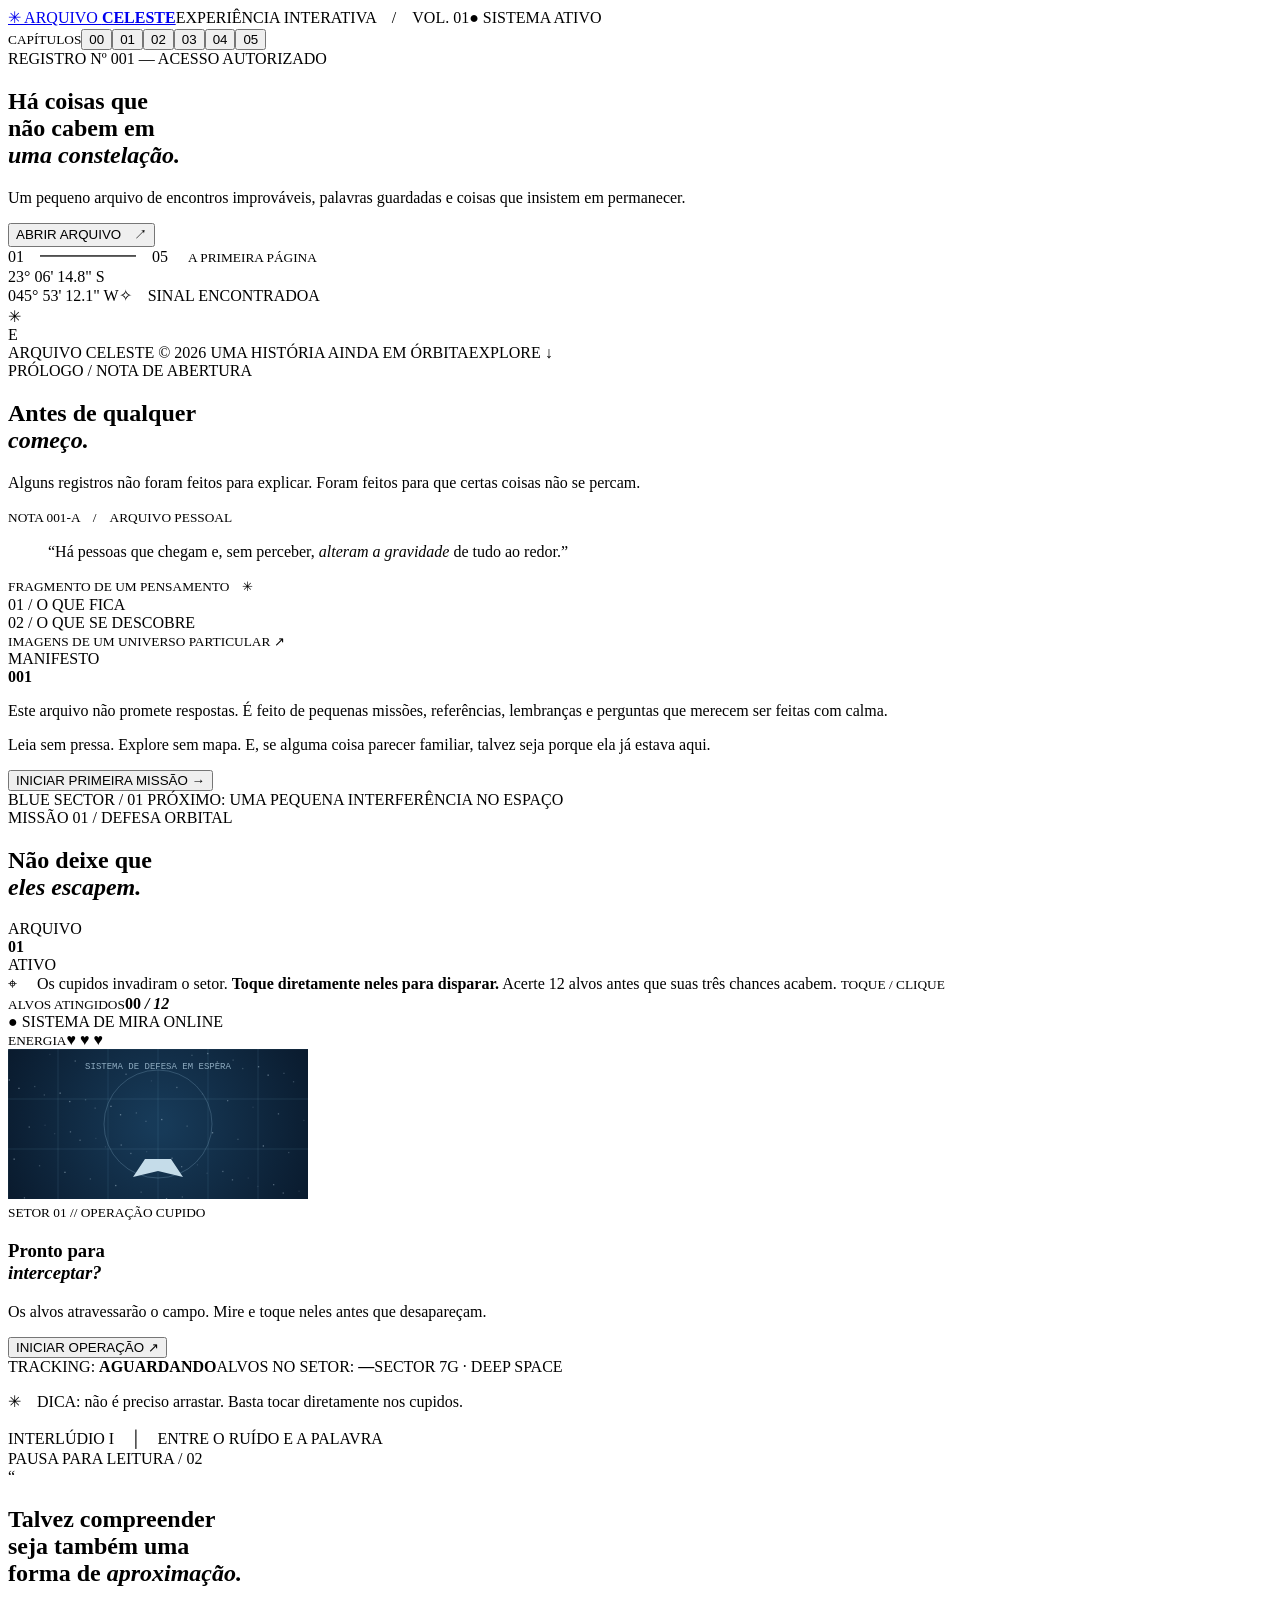
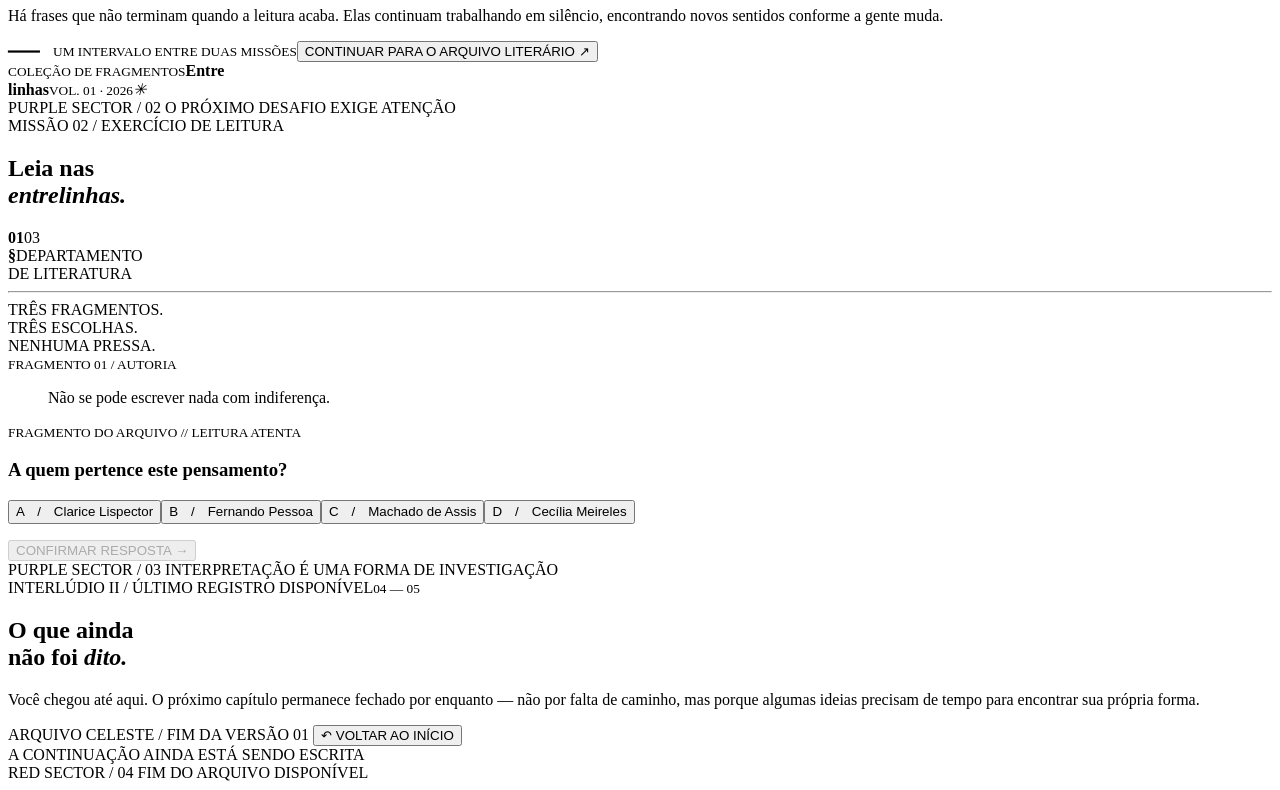
==== commit 38db554f: "Add initial HTML structure for Arquivo Celeste" ====
--- a/index.html
+++ b/index.html
@@ -1,402 +1,7 @@
-<!DOCTYPE html>
-<html lang="pt-BR">
-<head>
-  <meta charset="UTF-8" />
-  <meta name="viewport" content="width=device-width, initial-scale=1.0, maximum-scale=1.0, user-scalable=no" />
-  <title>Odisseia das Três Esferas — Experiência Narrativa Interativa</title>
-  <link rel="preconnect" href="https://fonts.googleapis.com">
-  <link rel="preconnect" href="https://fonts.gstatic.com" crossorigin>
-  <link href="https://fonts.googleapis.com/css2?family=Cinzel:wght@500;700;900&family=Cormorant+Garamond:ital,wght@0,400;0,600;1,400;1,600&family=Plus+Jakarta+Sans:wght@300;400;500;600;700&display=swap" rel="stylesheet">
-  <link rel="stylesheet" href="css/style.css" />
-</head>
-<body class="theme-blue">
-  <!-- Fundo Cósmico & Partículas Ambientais -->
-  <canvas id="ambient-canvas" aria-hidden="true"></canvas>
-  <div class="vignette-overlay" aria-hidden="true"></div>
-
-  <!-- Cortina de Transição Cinematográfica entre Capítulos -->
-  <div id="chapter-transition" class="chapter-transition" aria-hidden="true">
-    <div class="transition-inner">
-      <span id="transition-roman" class="transition-roman">I</span>
-      <h2 id="transition-title" class="transition-title">O Firmamento dos Cupidos</h2>
-      <div class="transition-line"></div>
-    </div>
-  </div>
-
-  <!-- Barra Superior Discreta de Navegação / Progresso & Som -->
-  <header class="top-hud">
-    <div class="hud-brand">
-      <span class="hud-sigil">✦</span>
-      <span class="hud-name">ODISSEIA DAS TRÊS ESFERAS</span>
-    </div>
-
-    <nav class="chapter-stepper" aria-label="Progresso dos Capítulos">
-      <button class="step-pill active" data-target="screen-prologue" title="Prólogo">Prólogo</button>
-      <span class="step-connector"></span>
-      <button class="step-pill" data-target="screen-level1" title="Nível I: Cupidos">I · Cupidos</button>
-      <span class="step-connector"></span>
-      <button class="step-pill" data-target="screen-interlude1" title="Interlúdio I">Interlúdio I</button>
-      <span class="step-connector"></span>
-      <button class="step-pill" data-target="screen-level2" title="Nível II: Literatura">II · Literatura</button>
-      <span class="step-connector"></span>
-      <button class="step-pill" data-target="screen-interlude2" title="Interlúdio II">Interlúdio II</button>
-      <span class="step-connector"></span>
-      <button class="step-pill" data-target="screen-level3" title="Nível III: Música">III · Música</button>
-    </nav>
-
-    <button id="btn-audio-toggle" class="audio-toggle" aria-label="Alternar efeitos sonoros" title="Ativar/Desativar Som">
-      <span id="audio-icon">🔊</span>
-      <span class="audio-label">Som</span>
-    </button>
-  </header>
-
-  <main id="app-container">
-
-    <!-- =========================================================
-         0. PRÓLOGO — APRESENTAÇÃO INICIAL (AZUL-ESCURO CÓSMICO)
-         ========================================================= -->
-    <section id="screen-prologue" class="screen active" data-theme="theme-blue">
-      <div class="prologue-layout">
-        <!-- Coluna Visual & Astrolábio -->
-        <div class="prologue-visual-col">
-          <div class="astrolabe-frame">
-            <div class="orbit-ring ring-outer"></div>
-            <div class="orbit-ring ring-inner"></div>
-            <img src="assets/images/astrolabe.svg" alt="Astrolábio Celeste" class="astrolabe-art" />
-            <div class="celestial-badge">ARQUIVO ESTELAR · Nº 00</div>
-          </div>
-
-          <blockquote class="prologue-epigraph">
-            “Antes que o som ganhe forma e a palavra encontre abrigo no papel, tudo o que nos move nasce como um impulso silencioso entre as estrelas.”
-          </blockquote>
-        </div>
-
-        <!-- Coluna Narrativa & Arquivo de Relíquias -->
-        <div class="prologue-content-col">
-          <div class="chapter-kicker">PRÓLOGO · A TRAVESSIA DO FIRMAMENTO</div>
-          <h1 class="hero-title">As Três Constelações do Sentir</h1>
-
-          <div class="narrative-scroll">
-            <p>
-              Você acaba de cruzar o limiar do <strong>Observatório Submerso</strong>, um santuário suspenso entre a memória e o cosmos. Nesta jornada, cada esfera cromática guarda um fragmento essencial da experiência humana: o <em>impulso</em>, a <em>palavra</em> e a <em>ressonância</em>.
-            </p>
-            <p>
-              Para despertar o núcleo deste universo, será preciso atravessar três domínios distintos — começando pelo céu profundo onde mensageiros alados cruzam o horizonte em alta velocidade.
-            </p>
-          </div>
-
-          <!-- Arquivo / Coleção de Elementos Desbloqueáveis -->
-          <div class="relic-archive">
-            <div class="archive-header">
-              <span class="archive-title">✦ ARQUIVO DAS TRÊS ESFERAS</span>
-              <span class="archive-subtitle">Selecione um registro para inspecionar</span>
-            </div>
-
-            <div class="relic-tabs" role="tablist">
-              <button class="relic-tab active" data-relic="0">I. Flecha Astral</button>
-              <button class="relic-tab" data-relic="1">II. Códice Violeta</button>
-              <button class="relic-tab" data-relic="2">III. Lira Carmesim</button>
-            </div>
-
-            <div id="relic-display" class="relic-detail-box">
-              <div class="relic-meta">
-                <span id="relic-tag" class="relic-tag">DOMÍNIO AZUL-PROFUNDO · ATIVO</span>
-                <span id="relic-coords" class="relic-coords">ASCENSÃO 04h 12m</span>
-              </div>
-              <h3 id="relic-name" class="relic-name">Esfera I — O Impulso dos Cupidos</h3>
-              <p id="relic-desc" class="relic-desc">
-                No primeiro quadrante do céu noturno, sentinelas aladas cruzam as correntes estelares. Sua precisão determina se a centelha inicial será capturada antes que se dissipe no vácuo.
-              </p>
-            </div>
-          </div>
-
-          <div class="cta-row">
-            <button id="btn-start-level1" class="btn-primary btn-blue">
-              <span>Iniciar Capítulo I · Os Cupidos</span>
-              <span class="btn-arrow">→</span>
-            </button>
-          </div>
-        </div>
-      </div>
-    </section>
-
-    <!-- =========================================================
-         1. NÍVEL I — CUPIDOS (ARCADE DEFESA ESTELAR - AZUL-ESCURO)
-         ========================================================= -->
-    <section id="screen-level1" class="screen" data-theme="theme-blue">
-      <div class="arcade-wrapper">
-        <!-- Painel Superior do Jogo -->
-        <div class="arcade-topbar">
-          <div class="arcade-stat">
-            <span class="stat-label">PONTUAÇÃO</span>
-            <span id="l1-score" class="stat-value">0</span>
-          </div>
-          <div class="arcade-stat">
-            <span class="stat-label">META DE VITÓRIA</span>
-            <span id="l1-target" class="stat-value">15 / 15</span>
-          </div>
-          <div class="arcade-stat">
-            <span class="stat-label">ESCUDO ESTELAR</span>
-            <span id="l1-lives" class="stat-value hearts">♥♥♥♥♥</span>
-          </div>
-        </div>
-
-        <!-- Arena Canvas Interativa -->
-        <div class="canvas-stage" id="l1-stage">
-          <canvas id="cupid-canvas"></canvas>
-
-          <!-- Overlay de Início do Nível I -->
-          <div id="l1-start-overlay" class="game-overlay active">
-            <div class="overlay-card blue-card">
-              <span class="overlay-badge">CAPÍTULO I · DEFESA CELESTE</span>
-              <h2>Chuva de Cupidos Astrais</h2>
-              <p>
-                Cupidos luminosos estão atravessando a nebulosa azul em diferentes velocidades e trajetórias. Mire e dispare feixes estelares para interceptar <strong>15 alvos</strong> antes que cinco escapem ou atinjam sua torre!
-              </p>
-              <div class="controls-hint">
-                <span><strong>Computador:</strong> Clique ou use ← → + Espaço</span>
-                <span><strong>Celular:</strong> Toque diretamente onde deseja atirar</span>
-              </div>
-              <button id="btn-l1-play" class="btn-primary btn-blue">
-                <span>Começar Interceptação</span>
-                <span class="btn-arrow">✦</span>
-              </button>
-            </div>
-          </div>
-
-          <!-- Overlay de Vitória / Derrota do Nível I -->
-          <div id="l1-end-overlay" class="game-overlay">
-            <div class="overlay-card blue-card">
-              <span id="l1-end-badge" class="overlay-badge">CONSTELAÇÃO DESPERTA</span>
-              <h2 id="l1-end-title">Céu Estabilizado!</h2>
-              <p id="l1-end-desc">
-                Você interceptou os mensageiros celestes com maestria. A energia azul-profunda começa a se transmutar em um crepúsculo violeta...
-              </p>
-              <div class="final-metrics">
-                <div class="metric-box">
-                  <span>Alvos Atingidos</span>
-                  <strong id="l1-final-hits">15</strong>
-                </div>
-                <div class="metric-box">
-                  <span>Pontuação Final</span>
-                  <strong id="l1-final-score">1500</strong>
-                </div>
-              </div>
-              <div class="overlay-actions">
-                <button id="btn-l1-retry" class="btn-secondary">Jogar Novamente</button>
-                <button id="btn-l1-next" class="btn-primary btn-blue">
-                  <span>Avançar para Interlúdio I</span>
-                  <span class="btn-arrow">→</span>
-                </button>
-              </div>
-            </div>
-          </div>
-        </div>
-
-        <!-- Controles Táteis Auxiliares para Mobile/Teclado -->
-        <div class="mobile-controls-bar">
-          <button id="btn-touch-left" class="touch-pad-btn" aria-label="Girar à esquerda">◀</button>
-          <button id="btn-touch-fire" class="touch-pad-btn fire-btn" aria-label="Disparar">DISPARAR ✦</button>
-          <button id="btn-touch-right" class="touch-pad-btn" aria-label="Girar à direita">▶</button>
-        </div>
-      </div>
-    </section>
-
-    <!-- =========================================================
-         2. INTERLÚDIO I — TRANSIÇÃO PARA O ROXO-ESCURO
-         ========================================================= -->
-    <section id="screen-interlude1" class="screen" data-theme="theme-purple">
-      <div class="interlude-container purple-atmosphere">
-        <div class="interlude-ornament">
-          <img src="assets/images/manuscript.svg" alt="Manuscrito Iluminado" class="interlude-art floating-slow" />
-        </div>
-
-        <div class="interlude-text-block">
-          <span class="chapter-kicker purple-kicker">INTERLÚDIO I · O CREPÚSCULO DAS PALAVRAS</span>
-          <h2 class="interlude-title">Quando as Estrelas Viram Tinta</h2>
-          <div class="divider-flourish purple-flourish"><span>❖</span></div>
-          <p class="interlude-lead">
-            As flechas luminosas se dissolvem no horizonte e o azul profundo do cosmos cede lugar à penumbra aveludada de uma biblioteca infinita.
-          </p>
-          <p class="interlude-body">
-            Aqui, cada constelação se transforma em verso, aforismo e memória escrita. Para atravessar o segundo domínio, não basta apenas reflexo — será preciso reconhecer as vozes que moldaram o pensamento humano e decifrar o sentido oculto nas entrelinhas.
-          </p>
-
-          <div class="interlude-quote-card">
-            <p>“As palavras têm peso, alma e temperatura; algumas iluminam o abismo, outras revelam quem realmente somos.”</p>
-          </div>
-
-          <button id="btn-start-level2" class="btn-primary btn-purple">
-            <span>Entrar no Capítulo II · Literatura</span>
-            <span class="btn-arrow">→</span>
-          </button>
-        </div>
-      </div>
-    </section>
-
-    <!-- =========================================================
-         3. NÍVEL II — LITERATURA (3 FASES INTERATIVAS - ROXO-ESCURO)
-         ========================================================= -->
-    <section id="screen-level2" class="screen" data-theme="theme-purple">
-      <div class="lit-container">
-        <!-- Cabeçalho de Progresso das 3 Fases Literárias -->
-        <div class="lit-header">
-          <div class="lit-phase-tracker">
-            <div class="phase-node active" id="phase-node-1">
-              <span class="phase-num">I</span>
-              <span class="phase-label">A Voz e o Autor</span>
-            </div>
-            <div class="phase-line"></div>
-            <div class="phase-node" id="phase-node-2">
-              <span class="phase-num">II</span>
-              <span class="phase-label">Obras Imortais</span>
-            </div>
-            <div class="phase-line"></div>
-            <div class="phase-node" id="phase-node-3">
-              <span class="phase-num">III</span>
-              <span class="phase-label">Hermenêutica</span>
-            </div>
-          </div>
-
-          <div class="lit-score-pill">
-            <span>Sabedoria Acumulada:</span>
-            <strong id="l2-score">0 pts</strong>
-          </div>
-        </div>
-
-        <!-- Palco do Desafio Literário -->
-        <div id="lit-stage-card" class="lit-card">
-          <div class="lit-card-top">
-            <span id="lit-phase-badge" class="lit-badge">FASE I DE III · IDENTIFICAÇÃO DE AUTORIA</span>
-            <span id="lit-question-counter" class="lit-counter">Questão 1 de 6</span>
-          </div>
-
-          <div class="manuscript-excerpt">
-            <span class="quote-mark open">“</span>
-            <p id="lit-excerpt-text">Carregando fragmento literário...</p>
-            <span class="quote-mark close">”</span>
-          </div>
-
-          <h3 id="lit-prompt-text" class="lit-prompt">Quem escreveu este fragmento?</h3>
-
-          <div id="lit-options-grid" class="lit-options-grid">
-            <!-- Alternativas geradas dinamicamente via JS -->
-          </div>
-
-          <!-- Painel de Feedback Imediato -->
-          <div id="lit-feedback-box" class="lit-feedback hidden">
-            <div class="feedback-header">
-              <span id="lit-feedback-icon">✦</span>
-              <strong id="lit-feedback-title">Resposta Correta!</strong>
-            </div>
-            <p id="lit-feedback-text">Explicação literária detalhada.</p>
-            <button id="btn-lit-next" class="btn-primary btn-purple">
-              <span>Continuar Travessia</span>
-              <span class="btn-arrow">→</span>
-            </button>
-          </div>
-        </div>
-
-        <!-- Tela de Conclusão do Nível II -->
-        <div id="lit-complete-card" class="lit-card lit-complete hidden">
-          <span class="lit-badge">CÂMARA LITERÁRIA CONCLUÍDA</span>
-          <h2>O Códice Violeta foi Decifrado</h2>
-          <p id="lit-final-summary">
-            Você atravessou as três camadas da palavra escrita — autoria, obra e interpretação profunda. Agora, o silêncio da biblioteca começa a vibrar com um pulso grave e carmesim...
-          </p>
-          <div class="final-metrics purple-metrics">
-            <div class="metric-box">
-              <span>Acertos</span>
-              <strong id="l2-final-hits">0 / 6</strong>
-            </div>
-            <div class="metric-box">
-              <span>Pontuação Literária</span>
-              <strong id="l2-final-score">0</strong>
-            </div>
-          </div>
-          <div class="overlay-actions">
-            <button id="btn-l2-retry" class="btn-secondary">Refazer Desafio</button>
-            <button id="btn-l2-next" class="btn-primary btn-purple">
-              <span>Avançar para Interlúdio II</span>
-              <span class="btn-arrow">→</span>
-            </button>
-          </div>
-        </div>
-      </div>
-    </section>
-
-    <!-- =========================================================
-         4. INTERLÚDIO II — TRANSIÇÃO PARA O VERMELHO-ESCURO
-         ========================================================= -->
-    <section id="screen-interlude2" class="screen" data-theme="theme-crimson">
-      <div class="interlude-container crimson-atmosphere">
-        <div class="interlude-ornament">
-          <img src="assets/images/crimson-lyre.svg" alt="Lira Carmesim" class="interlude-art pulse-slow" />
-        </div>
-
-        <div class="interlude-text-block">
-          <span class="chapter-kicker crimson-kicker">INTERLÚDIO II · O PULSO CARMESIM</span>
-          <h2 class="interlude-title">Onde a Palavra Termina, Começa a Música</h2>
-          <div class="divider-flourish crimson-flourish"><span>❖</span></div>
-          <p class="interlude-lead">
-            As páginas do códice violeta se fecham lentamente. Do fundo da câmara, um calor profundo tinge as sombras de rubi e vinho escuro.
-          </p>
-          <p class="interlude-body">
-            O impulso celeste e o rigor da literatura convergem agora para a última esfera: o domínio da frequência, do ritmo e da emoção pura. Uma corda invisível vibra no centro do santuário, aguardando o momento de ser tocada.
-          </p>
-
-          <div class="interlude-quote-card crimson-quote">
-            <p>“A música expressa aquilo que não pode ser dito em palavras, mas sobre o qual é impossível permanecer em silêncio.”</p>
-          </div>
-
-          <button id="btn-start-level3" class="btn-primary btn-crimson">
-            <span>Contemplar Capítulo III · Música</span>
-            <span class="btn-arrow">→</span>
-          </button>
-        </div>
-      </div>
-    </section>
-
-    <!-- =========================================================
-         5. NÍVEL III — MÚSICA (ESTRUTURA PREPARADA / EM CONSTRUÇÃO)
-         ========================================================= -->
-    <section id="screen-level3" class="screen" data-theme="theme-crimson">
-      <div class="sanctuary-l3-container">
-        <div class="sanctuary-seal">
-          <div class="seal-ring r1"></div>
-          <div class="seal-ring r2"></div>
-          <img src="assets/images/crimson-lyre.svg" alt="Selo da Esfera Musical" class="seal-icon" />
-        </div>
-
-        <span class="chapter-kicker crimson-kicker">CAPÍTULO III · ESFERA DA RESSONÂNCIA</span>
-        <h2 class="sanctuary-title">O Santuário da Música</h2>
-        <p class="sanctuary-subtitle">
-          A arquitetura visual e atmosférica do terceiro domínio está selada e pronta para receber sua mecânica musical futura.
-        </p>
-
-        <div class="sanctuary-status-box">
-          <div class="status-indicator">
-            <span class="status-dot"></span>
-            <span>ESTRUTURA PREPARADA · AGUARDANDO PARTITURA</span>
-          </div>
-          <p>
-            Os capítulos anteriores (<strong>Prólogo</strong>, <strong>Nível I — Cupidos</strong>, <strong>Interlúdio I</strong>, <strong>Nível II — Literatura</strong> e <strong>Interlúdio II</strong>) já estão totalmente concluídos e integrados. Quando a mecânica sonora for definida, este palco abrigará o ato final da odisseia.
-          </p>
-        </div>
-
-        <div class="sanctuary-actions">
-          <button id="btn-restart-odyssey" class="btn-secondary crimson-outline">
-            ↺ Retornar ao Prólogo
-          </button>
-        </div>
-      </div>
-    </section>
-
-  </main>
-
-  <script src="js/audio.js"></script>
-  <script src="js/level1-cupids.js"></script>
-  <script src="js/level2-literature.js"></script>
-  <script src="js/main.js"></script>
-</body>
-</html>
+<!doctype html><html lang="pt-BR"><head><meta charset="utf-8"><meta name="viewport" content="width=device-width,initial-scale=1"><meta name="theme-color" content="#08182d"><title>Arquivo Celeste</title><link rel="preconnect" href="https://fonts.googleapis.com"><link href="https://fonts.googleapis.com/css2?family=DM+Mono:wght@400;500&family=DM+Sans:wght@400;500;700&family=Playfair+Display:ital,wght@0,500;0,600;1,500&display=swap" rel="stylesheet"><link rel="stylesheet" href="style.css"></head><body><div class="grain"></div><header><a class="brand" href="#" data-go="home">✳ ARQUIVO <b>CELESTE</b></a><span>EXPERIÊNCIA INTERATIVA　/　VOL. 01</span><span class="live">● SISTEMA ATIVO</span></header><nav class="rail"><small>CAPÍTULOS</small><button class="active" data-go="home">00</button><button data-go="intro">01</button><button data-go="game">02</button><button data-go="interlude">03</button><button data-go="quiz">04</button><button data-go="end">05</button></nav><main>
+<section id="home" class="screen active blue"><div class="grid"></div><div class="hero"><div class="hero-copy"><label>REGISTRO Nº 001 — ACESSO AUTORIZADO</label><h1>Há coisas que<br>não cabem em<br><em>uma constelação.</em></h1><p>Um pequeno arquivo de encontros improváveis, palavras guardadas e coisas que insistem em permanecer.</p><button class="primary" data-go="intro">ABRIR ARQUIVO　↗</button><div class="folio">01　━━━━━━　05　 <small>A PRIMEIRA PÁGINA</small></div></div><div class="space-art"><div class="orbit o1"></div><div class="orbit o2"></div><div class="planet"><i></i></div><div class="moon"></div><div class="ship"><b></b><i></i></div><span class="coord">23° 06' 14.8" S<br>045° 53' 12.1" W</span><span class="signal">✧　SINAL ENCONTRADO</span><span class="seal">A<br>✳<br>E</span></div></div><footer>ARQUIVO CELESTE © 2026 <span>UMA HISTÓRIA AINDA EM ÓRBITA</span><span>EXPLORE ↓</span></footer></section>
+<section id="intro" class="screen blue"><div class="heading"><label>PRÓLOGO / NOTA DE ABERTURA</label><h2>Antes de qualquer<br><em>começo.</em></h2><p>Alguns registros não foram feitos para explicar. Foram feitos para que certas coisas não se percam.</p></div><div class="intro-grid"><article class="paper"><small>NOTA 001-A　/　ARQUIVO PESSOAL</small><blockquote>“Há pessoas que chegam e, sem perceber, <em>alteram a gravidade</em> de tudo ao redor.”</blockquote><small>FRAGMENTO DE UM PENSAMENTO　✳</small></article><div class="memories"><div class="photo p1"><span>01 / O QUE FICA</span></div><div class="photo p2"><span>02 / O QUE SE DESCOBRE</span></div><small>IMAGENS DE UM UNIVERSO PARTICULAR ↗</small></div><article class="manifesto"><label>MANIFESTO<br><strong>001</strong></label><p>Este arquivo não promete respostas. É feito de pequenas missões, referências, lembranças e perguntas que merecem ser feitas com calma.</p><p>Leia sem pressa. Explore sem mapa. E, se alguma coisa parecer familiar, talvez seja porque ela já estava aqui.</p><button class="link" data-go="game">INICIAR PRIMEIRA MISSÃO →</button></article></div><footer>BLUE SECTOR / 01 <span>PRÓXIMO: UMA PEQUENA INTERFERÊNCIA NO ESPAÇO</span></footer></section>
+<section id="game" class="screen blue"><div class="game-title"><div><label>MISSÃO 01 / DEFESA ORBITAL</label><h2>Não deixe que<br><em>eles escapem.</em></h2></div><div class="seal round">ARQUIVO<br><b>01</b><br>ATIVO</div></div><div class="instructions">⌖　 Os cupidos invadiram o setor. <b>Toque diretamente neles para disparar.</b> Acerte 12 alvos antes que suas três chances acabem. <small>TOQUE / CLIQUE</small></div><div class="gamebox"><div class="hud"><div><small>ALVOS ATINGIDOS</small><b id="score">00 <i>/ 12</i></b></div><span>● SISTEMA DE MIRA ONLINE</span><div><small>ENERGIA</small><b class="hearts" id="hearts">♥ ♥ ♥</b></div></div><canvas id="field"></canvas><div class="overlay" id="overlay"><div><small>SETOR 01 // OPERAÇÃO CUPIDO</small><h3>Pronto para<br><em>interceptar?</em></h3><p>Os alvos atravessarão o campo. Mire e toque neles antes que desapareçam.</p><button class="primary" id="start">INICIAR OPERAÇÃO ↗</button></div></div><div class="gamefoot"><span>TRACKING: <b id="tracking">AGUARDANDO</b></span><span>ALVOS NO SETOR: <b id="count">—</b></span><span>SECTOR 7G · DEEP SPACE</span></div></div><p class="tip">✳　DICA: não é preciso arrastar. Basta tocar diretamente nos cupidos.</p></section>
+<section id="interlude" class="screen purple"><div class="interlude"><aside>INTERLÚDIO I　│　ENTRE O RUÍDO E A PALAVRA</aside><div class="inter-copy"><label>PAUSA PARA LEITURA / 02</label><div class="quote">“</div><h2>Talvez compreender<br>seja também uma<br>forma de <em>aproximação.</em></h2><p>Há frases que não terminam quando a leitura acaba. Elas continuam trabalhando em silêncio, encontrando novos sentidos conforme a gente muda.</p><small>━━━━　UM INTERVALO ENTRE DUAS MISSÕES</small><button class="primary purplebtn" data-go="quiz">CONTINUAR PARA O ARQUIVO LITERÁRIO ↗</button></div><div class="book"><div class="cover"><small>COLEÇÃO DE FRAGMENTOS</small><b>Entre<br>linhas</b><small>VOL. 01 · 2026</small><i>✳</i></div></div></div><footer>PURPLE SECTOR / 02 <span>O PRÓXIMO DESAFIO EXIGE ATENÇÃO</span></footer></section>
+<section id="quiz" class="screen purple"><div class="game-title"><div><label>MISSÃO 02 / EXERCÍCIO DE LEITURA</label><h2>Leia nas<br><em>entrelinhas.</em></h2></div><div class="progress"><b id="qnum">01</b><span><i id="bar"></i></span>03</div></div><div class="quiz"><aside><strong>§</strong>DEPARTAMENTO<br>DE LITERATURA<hr>TRÊS FRAGMENTOS.<br>TRÊS ESCOLHAS.<br>NENHUMA PRESSA.</aside><div class="qarea"><small id="qtype">FRAGMENTO 01 / AUTORIA</small><article class="quote-card"><blockquote id="quote">Não se pode escrever nada com indiferença.</blockquote><small>FRAGMENTO DO ARQUIVO // LEITURA ATENTA</small></article><h3 id="prompt">A quem pertence este pensamento?</h3><div id="answers" class="answers"></div><p id="feedback"></p><button class="primary purplebtn" id="next" disabled>CONFIRMAR RESPOSTA →</button></div></div><footer>PURPLE SECTOR / 03 <span>INTERPRETAÇÃO É UMA FORMA DE INVESTIGAÇÃO</span></footer></section>
+<section id="end" class="screen red"><div class="red-geometry"></div><div class="ending"><label>INTERLÚDIO II / ÚLTIMO REGISTRO DISPONÍVEL</label><small>04 — 05</small><h2>O que ainda<br>não foi <em>dito.</em></h2><p>Você chegou até aqui. O próximo capítulo permanece fechado por enquanto — não por falta de caminho, mas porque algumas ideias precisam de tempo para encontrar sua própria forma.</p><div class="endfoot">ARQUIVO CELESTE / FIM DA VERSÃO 01 <button class="link" data-go="home">↶ VOLTAR AO INÍCIO</button></div></div><span class="side-note">A CONTINUAÇÃO AINDA ESTÁ SENDO ESCRITA</span><footer>RED SECTOR / 04 <span>FIM DO ARQUIVO DISPONÍVEL</span></footer></section></main><script src="script.js"></script></body></html>
